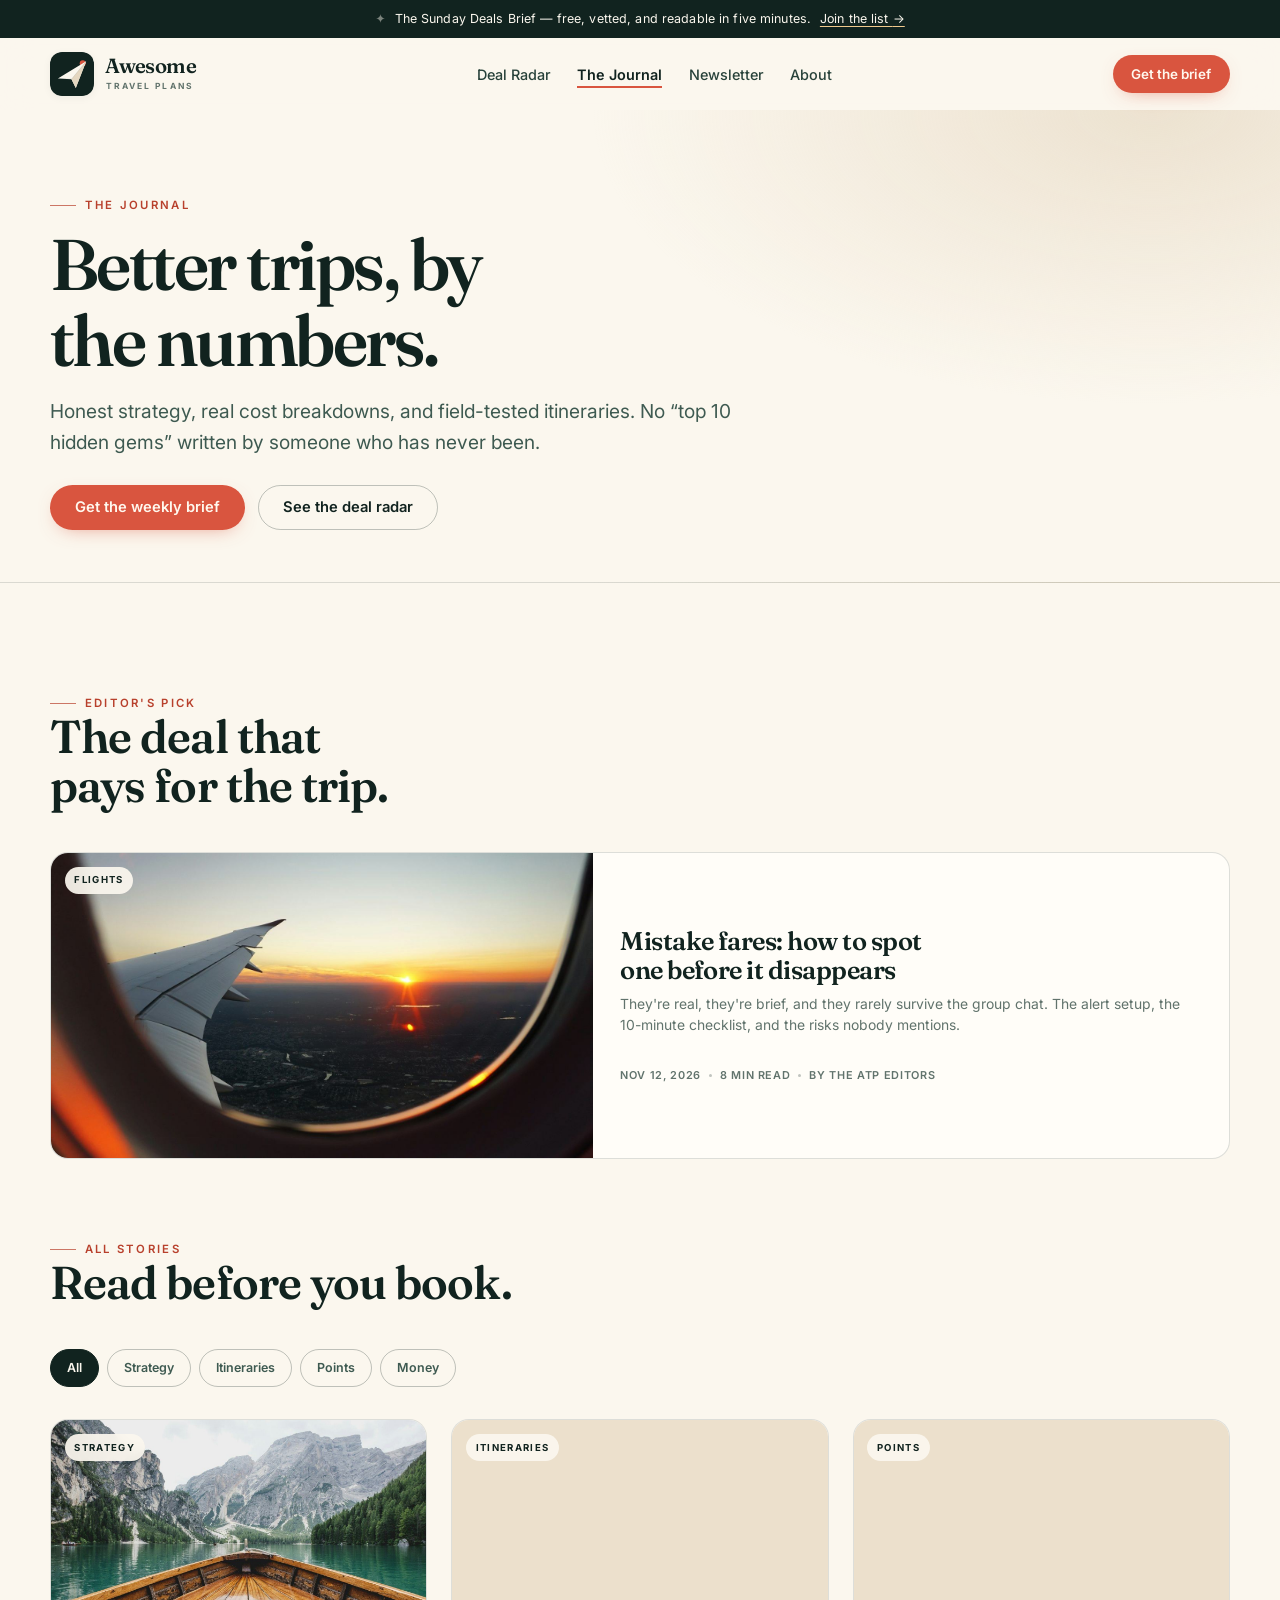
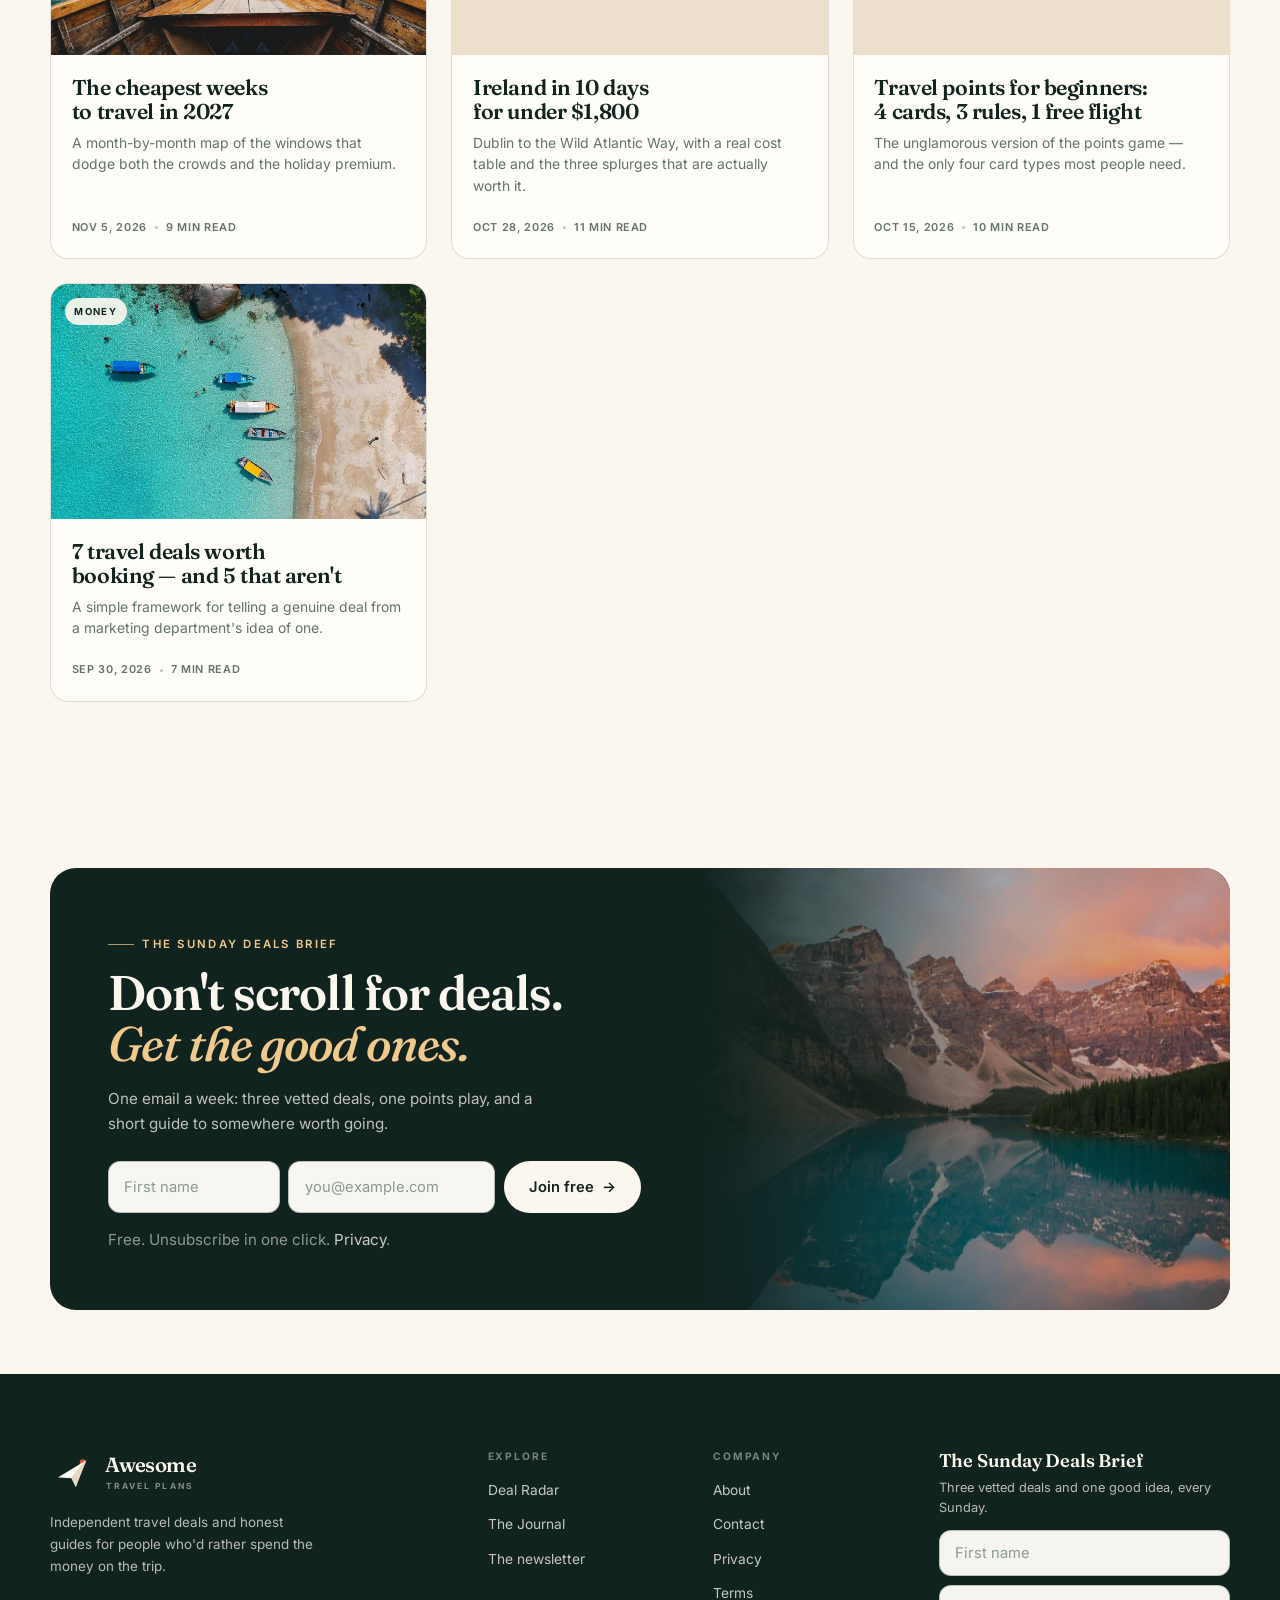
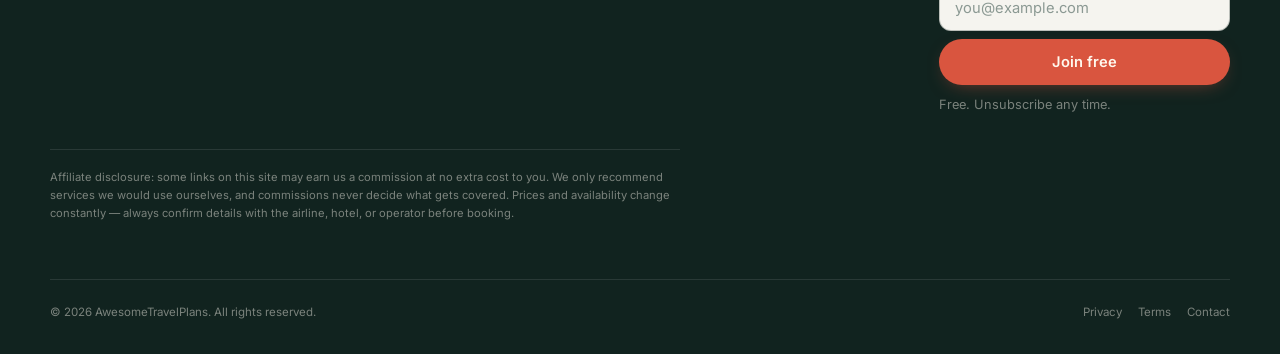
==== journal.html @ 9f5e819a "Launch AwesomeTravelPlans: static site, Journal, deals, newsletter" ====
<!doctype html>
<html lang="en">
<head>
<meta charset="utf-8">
<meta name="viewport" content="width=device-width, initial-scale=1">
<title>The Journal — AwesomeTravelPlans</title>
<meta name="description" content="Honest travel strategy, real cost breakdowns, and field-tested itineraries. Flight deals, shoulder seasons, points, and the trips worth taking.">
<link rel="canonical" href="https://awesometravelplans.com/journal.html">
<meta name="theme-color" content="#11231f">
<meta property="og:type" content="website">
<meta property="og:site_name" content="AwesomeTravelPlans">
<meta property="og:title" content="The Journal — AwesomeTravelPlans">
<meta property="og:description" content="Honest travel strategy, real cost breakdowns, and field-tested itineraries.">
<meta property="og:url" content="https://awesometravelplans.com/journal.html">
<meta property="og:image" content="https://awesometravelplans.com/assets/img/og-image.jpg">
<meta property="og:image:width" content="1200">
<meta property="og:image:height" content="630">
<meta name="twitter:card" content="summary_large_image">
<meta name="twitter:title" content="The Journal — AwesomeTravelPlans">
<meta name="twitter:description" content="Honest travel strategy, real cost breakdowns, and field-tested itineraries.">
<meta name="twitter:image" content="https://awesometravelplans.com/assets/img/og-image.jpg">
<link rel="icon" href="assets/img/favicon.svg" type="image/svg+xml">
<link rel="icon" href="assets/img/favicon-32.png" sizes="32x32" type="image/png">
<link rel="apple-touch-icon" href="assets/img/apple-touch-icon.png">
<link rel="preconnect" href="https://fonts.googleapis.com">
<link rel="preconnect" href="https://fonts.gstatic.com" crossorigin>
<link href="https://fonts.googleapis.com/css2?family=Fraunces:ital,opsz,wght@0,9..144,400..700;1,9..144,400..700&family=Inter:wght@400;500;600;700&display=swap" rel="stylesheet">
<link rel="stylesheet" href="assets/css/site.css">
<script>document.documentElement.classList.add('js');</script>
<script type="application/ld+json">
{"@context":"https://schema.org","@type":"Blog","@id":"https://awesometravelplans.com/journal.html#blog","name":"The AwesomeTravelPlans Journal","url":"https://awesometravelplans.com/journal.html","description":"Honest travel strategy, real cost breakdowns, and field-tested itineraries.","publisher":{"@type":"Organization","name":"AwesomeTravelPlans","url":"https://awesometravelplans.com/"},"blogPost":[{"@type":"BlogPosting","headline":"Mistake fares: how to spot one before it disappears","url":"https://awesometravelplans.com/journal/mistake-fares.html","datePublished":"2026-11-12"},{"@type":"BlogPosting","headline":"The cheapest weeks to travel in 2027","url":"https://awesometravelplans.com/journal/cheapest-weeks-2027.html","datePublished":"2026-11-05"},{"@type":"BlogPosting","headline":"Ireland in 10 days for under $1,800","url":"https://awesometravelplans.com/journal/ireland-under-1800.html","datePublished":"2026-10-28"},{"@type":"BlogPosting","headline":"Travel points for beginners: 4 cards, 3 rules, 1 free flight","url":"https://awesometravelplans.com/journal/points-for-beginners.html","datePublished":"2026-10-15"},{"@type":"BlogPosting","headline":"7 travel deals worth booking — and 5 that aren't","url":"https://awesometravelplans.com/journal/deals-worth-booking.html","datePublished":"2026-09-30"}]}
</script>
</head>
<body>
<a class="skip-link" href="#main">Skip to content</a>

<div class="topbar">
  <div class="wrap">
    <span class="dot" aria-hidden="true">✦</span>
    <span>The Sunday Deals Brief — free, vetted, and readable in five minutes.</span>
    <a href="newsletter.html">Join the list <span aria-hidden="true">→</span></a>
  </div>
</div>

<header class="site-header">
  <nav class="nav wrap" aria-label="Primary">
    <a class="brand" href="index.html" aria-label="AwesomeTravelPlans home">
      <img src="assets/img/mark.svg" alt="" width="44" height="44">
      <span class="brand-text"><span class="first">Awesome</span><span class="second">Travel Plans</span></span>
    </a>
    <ul class="nav-links" id="primary-nav">
      <li><a href="deals.html">Deal Radar</a></li>
      <li><a href="journal.html" aria-current="page">The Journal</a></li>
      <li><a href="newsletter.html">Newsletter</a></li>
      <li><a href="about.html">About</a></li>
    </ul>
    <div class="nav-actions">
      <a class="btn btn--sm" href="newsletter.html">Get the brief</a>
      <button class="nav-toggle" type="button" aria-expanded="false" aria-controls="primary-nav" aria-label="Toggle menu">
        <span class="bars" aria-hidden="true"><span></span><span></span><span></span></span>
      </button>
    </div>
  </nav>
</header>

<main id="main">

  <section class="page-hero">
    <div class="wrap">
      <span class="eyebrow">The Journal</span>
      <h1>Better trips, by the numbers.</h1>
      <p class="lede">Honest strategy, real cost breakdowns, and field-tested itineraries. No “top 10 hidden gems” written by someone who has never been.</p>
      <div class="hero-actions">
        <a class="btn" href="newsletter.html">Get the weekly brief</a>
        <a class="btn btn--ghost" href="deals.html">See the deal radar</a>
      </div>
    </div>
  </section>

  <section class="section">
    <div class="wrap">
      <div class="section-head reveal">
        <div>
          <span class="eyebrow">Editor's pick</span>
          <h2>The deal that pays for the trip.</h2>
        </div>
      </div>

      <a class="post-card post-card--wide reveal" href="journal/mistake-fares.html">
        <div class="thumb">
          <span class="chip">Flights</span>
          <img src="assets/img/plane-window.jpg" alt="Sunset seen through an airplane window" width="1400" height="788" loading="lazy" decoding="async">
        </div>
        <div class="body">
          <h3>Mistake fares: how to spot one before it disappears</h3>
          <p>They're real, they're brief, and they rarely survive the group chat. The alert setup, the 10-minute checklist, and the risks nobody mentions.</p>
          <div class="meta"><span>Nov 12, 2026</span><span class="sep"></span><span>8 min read</span><span class="sep"></span><span>By the ATP editors</span></div>
        </div>
      </a>

      <div class="section-head reveal" style="margin-top:4.5rem">
        <div>
          <span class="eyebrow">All stories</span>
          <h2>Read before you book.</h2>
        </div>
      </div>

      <div class="filters reveal" data-filter-group data-filter-target="#all-posts" aria-label="Filter stories by category">
        <button class="filter-btn" type="button" data-filter="all" aria-pressed="true">All</button>
        <button class="filter-btn" type="button" data-filter="strategy" aria-pressed="false">Strategy</button>
        <button class="filter-btn" type="button" data-filter="itineraries" aria-pressed="false">Itineraries</button>
        <button class="filter-btn" type="button" data-filter="points" aria-pressed="false">Points</button>
        <button class="filter-btn" type="button" data-filter="money" aria-pressed="false">Money</button>
      </div>

      <div class="card-grid" id="all-posts">
        <a class="post-card reveal" href="journal/cheapest-weeks-2027.html" data-category="strategy">
          <div class="thumb">
            <span class="chip">Strategy</span>
            <img src="assets/img/lake-braies.jpg" alt="A wooden boat on a still alpine lake" width="1400" height="934" loading="lazy" decoding="async">
          </div>
          <div class="body">
            <h3>The cheapest weeks to travel in 2027</h3>
            <p>A month-by-month map of the windows that dodge both the crowds and the holiday premium.</p>
            <div class="meta"><span>Nov 5, 2026</span><span class="sep"></span><span>9 min read</span></div>
          </div>
        </a>

        <a class="post-card reveal" href="journal/ireland-under-1800.html" data-category="itineraries">
          <div class="thumb">
            <span class="chip">Itineraries</span>
            <img src="assets/img/cliffs-moher.jpg" alt="The green cliffs of Moher dropping into the Atlantic" width="1400" height="933" loading="lazy" decoding="async">
          </div>
          <div class="body">
            <h3>Ireland in 10 days for under $1,800</h3>
            <p>Dublin to the Wild Atlantic Way, with a real cost table and the three splurges that are actually worth it.</p>
            <div class="meta"><span>Oct 28, 2026</span><span class="sep"></span><span>11 min read</span></div>
          </div>
        </a>

        <a class="post-card reveal" href="journal/points-for-beginners.html" data-category="points">
          <div class="thumb">
            <span class="chip">Points</span>
            <img src="assets/img/flatlay.jpg" alt="A travel journal, camera, and map laid out on a table" width="1400" height="1106" loading="lazy" decoding="async">
          </div>
          <div class="body">
            <h3>Travel points for beginners: 4 cards, 3 rules, 1 free flight</h3>
            <p>The unglamorous version of the points game — and the only four card types most people need.</p>
            <div class="meta"><span>Oct 15, 2026</span><span class="sep"></span><span>10 min read</span></div>
          </div>
        </a>

        <a class="post-card reveal" href="journal/deals-worth-booking.html" data-category="money">
          <div class="thumb">
            <span class="chip">Money</span>
            <img src="assets/img/resort-pool.jpg" alt="A resort pool overlooking the ocean" width="1400" height="1735" loading="lazy" decoding="async">
          </div>
          <div class="body">
            <h3>7 travel deals worth booking — and 5 that aren't</h3>
            <p>A simple framework for telling a genuine deal from a marketing department's idea of one.</p>
            <div class="meta"><span>Sep 30, 2026</span><span class="sep"></span><span>7 min read</span></div>
          </div>
        </a>
      </div>
    </div>
  </section>

  <section class="section section--tight">
    <div class="wrap">
      <div class="newsletter-band reveal">
        <div class="content">
          <span class="eyebrow eyebrow--light">The Sunday Deals Brief</span>
          <h2>Don't scroll for deals. <em>Get the good ones.</em></h2>
          <p>One email a week: three vetted deals, one points play, and a short guide to somewhere worth going.</p>
          <form class="signup" data-newsletter-form novalidate>
            <div class="signup-row">
              <div class="field">
                <label class="sr-only" for="journal-name">First name</label>
                <input id="journal-name" name="name" type="text" autocomplete="given-name" placeholder="First name" required>
              </div>
              <div class="field">
                <label class="sr-only" for="journal-email">Email address</label>
                <input id="journal-email" name="email" type="email" autocomplete="email" placeholder="you@example.com" required>
              </div>
              <button class="btn btn--light" type="submit">Join free <span aria-hidden="true">→</span></button>
            </div>
            <div class="hp" aria-hidden="true">
              <label for="journal-company">Company</label>
              <input id="journal-company" name="company" type="text" tabindex="-1" autocomplete="off">
            </div>
            <p class="form-note">Free. Unsubscribe in one click. <a href="privacy.html">Privacy</a>.</p>
            <p class="form-status" role="status" aria-live="polite"></p>
          </form>
        </div>
        <div class="media" aria-hidden="true">
          <img src="assets/img/moraine.jpg" alt="" width="1400" height="934" loading="lazy" decoding="async">
        </div>
      </div>
    </div>
  </section>

</main>

<footer class="site-footer">
  <div class="wrap">
    <div class="footer-grid">
      <div class="footer-brand">
        <a class="brand" href="index.html" aria-label="AwesomeTravelPlans home">
          <img src="assets/img/mark.svg" alt="" width="44" height="44">
          <span class="brand-text"><span class="first">Awesome</span><span class="second">Travel Plans</span></span>
        </a>
        <p>Independent travel deals and honest guides for people who'd rather spend the money on the trip.</p>
      </div>
      <div class="footer-col">
        <h4>Explore</h4>
        <ul>
          <li><a href="deals.html">Deal Radar</a></li>
          <li><a href="journal.html">The Journal</a></li>
          <li><a href="newsletter.html">The newsletter</a></li>
        </ul>
      </div>
      <div class="footer-col">
        <h4>Company</h4>
        <ul>
          <li><a href="about.html">About</a></li>
          <li><a href="contact.html">Contact</a></li>
          <li><a href="privacy.html">Privacy</a></li>
          <li><a href="terms.html">Terms</a></li>
        </ul>
      </div>
      <div class="footer-signup">
        <h4 style="font-family:var(--serif);font-size:1.15rem;letter-spacing:-.01em;text-transform:none;color:var(--paper);margin-bottom:.5rem">The Sunday Deals Brief</h4>
        <p>Three vetted deals and one good idea, every Sunday.</p>
        <form class="signup" data-newsletter-form novalidate>
          <div class="signup-row">
            <div class="field">
              <label class="sr-only" for="footer-name">First name</label>
              <input id="footer-name" name="name" type="text" autocomplete="given-name" placeholder="First name" required>
            </div>
            <div class="field">
              <label class="sr-only" for="footer-email">Email address</label>
              <input id="footer-email" name="email" type="email" autocomplete="email" placeholder="you@example.com" required>
            </div>
            <button class="btn" type="submit">Join free</button>
          </div>
          <div class="hp" aria-hidden="true">
            <label for="footer-company">Company</label>
            <input id="footer-company" name="company" type="text" tabindex="-1" autocomplete="off">
          </div>
          <p class="form-note">Free. Unsubscribe any time.</p>
          <p class="form-status" role="status" aria-live="polite"></p>
        </form>
      </div>
    </div>

    <p class="disclosure">Affiliate disclosure: some links on this site may earn us a commission at no extra cost to you. We only recommend services we would use ourselves, and commissions never decide what gets covered. Prices and availability change constantly — always confirm details with the airline, hotel, or operator before booking.</p>

    <div class="footer-bottom">
      <span>© <span data-year>2026</span> AwesomeTravelPlans. All rights reserved.</span>
      <nav aria-label="Footer">
        <a href="privacy.html">Privacy</a>
        <a href="terms.html">Terms</a>
        <a href="contact.html">Contact</a>
      </nav>
    </div>
  </div>
</footer>

<script src="assets/js/site.js" defer></script>
</body>
</html>
---- assets/css/site.css ----
/* ==========================================================================
   AwesomeTravelPlans.com — site styles
   Editorial travel brand: warm paper, deep green ink, coral accent.
   ========================================================================== */

/* ---------- Tokens ---------- */
:root{
  --ink:#11231f;
  --ink-2:#28423a;
  --ink-3:#3e5a51;
  --paper:#fbf7ee;
  --paper-2:#f4ecdd;
  --paper-3:#ece0cc;
  --sand:#e5d7c0;
  --coral:#d9553f;
  --coral-dark:#b8402c;
  --coral-soft:#f6d9d2;
  --teal:#0d5c56;
  --gold:#c49544;
  --gold-soft:#f0c98c;
  --muted:#61736c;
  --line:rgba(17,35,31,.14);
  --line-strong:rgba(17,35,31,.26);
  --white:#fffdf8;
  --shadow-sm:0 2px 8px rgba(17,35,31,.05);
  --shadow:0 18px 44px -24px rgba(17,35,31,.35);
  --shadow-lg:0 36px 80px -38px rgba(17,35,31,.5);
  --radius-sm:10px;
  --radius:18px;
  --radius-lg:26px;
  --serif:"Fraunces","Iowan Old Style",Georgia,"Times New Roman",serif;
  --sans:"Inter","Segoe UI",system-ui,-apple-system,sans-serif;
  --wrap:1180px;
  --ease:cubic-bezier(.2,.7,.2,1);
}

/* ---------- Reset ---------- */
*,*::before,*::after{box-sizing:border-box}
html{scroll-behavior:smooth;-webkit-text-size-adjust:100%}
body{
  margin:0;
  background:var(--paper);
  color:var(--ink);
  font-family:var(--sans);
  font-size:1rem;
  line-height:1.65;
  -webkit-font-smoothing:antialiased;
  text-rendering:optimizeLegibility;
  overflow-x:hidden;
}
h1,h2,h3,h4,h5{
  font-family:var(--serif);
  font-weight:600;
  line-height:1.06;
  letter-spacing:-.02em;
  margin:0;
  text-wrap:balance;
}
p{margin:0}
ul,ol{margin:0}
img,svg,video{display:block;max-width:100%}
[hidden]{display:none!important}
button,input,select,textarea{font:inherit;color:inherit}
button{cursor:pointer}
a{color:inherit;text-decoration-thickness:1px;text-underline-offset:3px}
a:hover{text-decoration-color:var(--coral)}
::selection{background:var(--gold-soft);color:var(--ink)}
:focus-visible{outline:3px solid var(--coral);outline-offset:3px;border-radius:4px}
[id]{scroll-margin-top:96px}

/* ---------- Layout helpers ---------- */
.wrap{width:min(var(--wrap),100% - 2.5rem);margin-inline:auto}
.wrap--narrow{width:min(820px,100% - 2.5rem);margin-inline:auto}
.wrap--mid{width:min(980px,100% - 2.5rem);margin-inline:auto}
.section{padding:clamp(4.5rem,8vw,7rem) 0}
.section--tight{padding:clamp(3rem,5vw,4.5rem) 0}
.section--paper2{background:var(--paper-2)}
.section--ink{background:var(--ink);color:var(--paper)}
.sr-only,.visually-hidden{
  position:absolute!important;width:1px!important;height:1px!important;
  padding:0!important;margin:-1px!important;overflow:hidden!important;
  clip:rect(0,0,0,0)!important;white-space:nowrap!important;border:0!important;
}
.skip-link{
  position:fixed;left:1rem;top:-100px;z-index:200;
  background:var(--ink);color:var(--paper);
  padding:.8rem 1.1rem;border-radius:8px;text-decoration:none;
  transition:top .2s var(--ease);
}
.skip-link:focus{top:1rem}

/* ---------- Type utilities ---------- */
.eyebrow{
  display:inline-flex;align-items:center;gap:.55rem;
  font-size:.71rem;font-weight:600;letter-spacing:.2em;text-transform:uppercase;
  color:var(--coral-dark);
}
.eyebrow::before{content:"";width:26px;height:1px;background:currentColor;opacity:.7}
.eyebrow--plain::before{display:none}
.eyebrow--light{color:var(--gold-soft)}
.lede{font-size:clamp(1.06rem,1.5vw,1.2rem);line-height:1.65;color:var(--ink-3)}
.muted{color:var(--muted)}
.small{font-size:.86rem}
.mono{font-family:ui-monospace,SFMono-Regular,Menlo,Consolas,monospace}
.center{text-align:center}
.mt-1{margin-top:.5rem}.mt-2{margin-top:1rem}.mt-3{margin-top:1.5rem}.mt-4{margin-top:2rem}
.section-head{display:flex;align-items:flex-end;justify-content:space-between;gap:2rem;margin-bottom:2.6rem}
.section-head h2{font-size:clamp(1.9rem,3.6vw,3rem);max-width:16ch}
.section-head p{margin-top:.8rem;max-width:52ch;color:var(--muted)}
.section-head .link-arrow{flex:none;margin-bottom:.35rem}
.link-arrow{
  display:inline-flex;align-items:center;gap:.45rem;
  font-size:.9rem;font-weight:600;text-decoration:none;
  border-bottom:1px solid var(--line-strong);padding-bottom:2px;
  transition:color .2s,border-color .2s;
}
.link-arrow span{transition:transform .25s var(--ease)}
.link-arrow:hover{color:var(--coral-dark);border-color:var(--coral)}
.link-arrow:hover span{transform:translateX(4px)}

/* ---------- Buttons ---------- */
.btn{
  --btn-bg:var(--coral);
  --btn-fg:#fff8ee;
  display:inline-flex;align-items:center;justify-content:center;gap:.55rem;
  background:var(--btn-bg);color:var(--btn-fg);
  border:1px solid transparent;border-radius:999px;
  padding:.82rem 1.5rem;font-size:.92rem;font-weight:600;line-height:1.2;
  text-decoration:none;white-space:nowrap;
  transition:background .2s var(--ease),transform .2s var(--ease),box-shadow .2s var(--ease);
  box-shadow:0 6px 20px -10px rgba(216,85,63,.7);
}
.btn:hover{background:var(--coral-dark);transform:translateY(-1px);box-shadow:0 12px 24px -12px rgba(184,64,44,.8)}
.btn:active{transform:translateY(0)}
.btn--dark{--btn-bg:var(--ink);--btn-fg:var(--paper);box-shadow:0 6px 20px -12px rgba(17,35,31,.8)}
.btn--dark:hover{background:var(--ink-2)}
.btn--ghost{
  --btn-bg:transparent;--btn-fg:var(--ink);
  border-color:var(--line-strong);box-shadow:none;
}
.btn--ghost:hover{background:var(--paper-3);color:var(--ink);border-color:var(--ink)}
.btn--light{--btn-bg:var(--paper);--btn-fg:var(--ink);box-shadow:none}
.btn--light:hover{background:var(--gold-soft)}
.btn--sm{padding:.62rem 1.1rem;font-size:.84rem}
.btn[disabled]{opacity:.65;cursor:wait;transform:none}

/* ---------- Top bar + header ---------- */
.topbar{
  background:var(--ink);color:var(--paper);
  font-size:.78rem;letter-spacing:.01em;
}
.topbar .wrap{
  display:flex;align-items:center;justify-content:center;gap:.55rem;
  min-height:38px;padding-block:.4rem;text-align:center;
}
.topbar strong{font-weight:600;color:var(--gold-soft)}
.topbar a{color:var(--paper);text-decoration-color:var(--gold-soft)}
.topbar .dot{opacity:.45}

.site-header{
  position:sticky;top:0;z-index:80;
  background:rgba(251,247,238,.9);
  border-bottom:1px solid transparent;
  backdrop-filter:blur(16px);-webkit-backdrop-filter:blur(16px);
  transition:border-color .25s,box-shadow .25s,background .25s;
}
.site-header.is-scrolled{border-bottom-color:var(--line);box-shadow:0 8px 24px -22px rgba(17,35,31,.6)}
.nav{display:flex;align-items:center;justify-content:space-between;gap:1.5rem;padding-block:.85rem}
.brand{display:flex;align-items:center;gap:.7rem;text-decoration:none;flex:none}
.brand img{width:44px;height:44px;border-radius:12px;box-shadow:var(--shadow-sm)}
.brand-text{display:flex;flex-direction:column;line-height:1}
.brand-text .first{font-family:var(--serif);font-size:1.28rem;font-weight:600;letter-spacing:-.03em}
.brand-text .second{
  font-size:.53rem;font-weight:700;letter-spacing:.24em;text-transform:uppercase;
  color:var(--muted);margin-top:.36rem;padding-left:1px;
}
.nav-links{display:flex;align-items:center;gap:1.65rem;list-style:none;padding:0}
.nav-links a{
  font-size:.9rem;font-weight:500;text-decoration:none;color:var(--ink-2);
  position:relative;padding-block:.35rem;
}
.nav-links a::after{
  content:"";position:absolute;left:0;right:100%;bottom:0;height:2px;
  background:var(--coral);transition:right .25s var(--ease);
}
.nav-links a:hover::after,.nav-links a[aria-current="page"]::after{right:0}
.nav-links a[aria-current="page"]{color:var(--ink);font-weight:600}
.nav-actions{display:flex;align-items:center;gap:.7rem;flex:none}
.nav-toggle{
  display:none;width:44px;height:44px;align-items:center;justify-content:center;
  background:transparent;border:1px solid var(--line-strong);border-radius:12px;
}
.nav-toggle .bars{position:relative;width:20px;height:14px}
.nav-toggle .bars span{
  position:absolute;left:0;right:0;height:2px;background:var(--ink);
  border-radius:2px;transition:transform .25s,opacity .2s,top .25s;
}
.nav-toggle .bars span:nth-child(1){top:0}
.nav-toggle .bars span:nth-child(2){top:6px}
.nav-toggle .bars span:nth-child(3){top:12px}
.nav-toggle[aria-expanded="true"] .bars span:nth-child(1){top:6px;transform:rotate(45deg)}
.nav-toggle[aria-expanded="true"] .bars span:nth-child(2){opacity:0}
.nav-toggle[aria-expanded="true"] .bars span:nth-child(3){top:6px;transform:rotate(-45deg)}

/* ---------- Hero ---------- */
.hero{
  position:relative;overflow:hidden;
  padding:clamp(2.2rem,4.5vw,4.2rem) 0 clamp(3.2rem,6vw,5.5rem);
  background:
    radial-gradient(1000px 520px at 82% 0%,rgba(229,215,192,.6),transparent 65%),
    radial-gradient(700px 420px at 0% 30%,rgba(246,217,210,.45),transparent 70%),
    var(--paper);
}
.hero::before{
  content:"";position:absolute;inset:0;pointer-events:none;opacity:.5;
  background-image:radial-gradient(rgba(17,35,31,.16) .7px,transparent .7px);
  background-size:22px 22px;
  -webkit-mask-image:linear-gradient(100deg,#000 0%,transparent 42%);
  mask-image:linear-gradient(100deg,#000 0%,transparent 42%);
}
.hero-grid{
  position:relative;display:grid;grid-template-columns:1.02fr .98fr;
  gap:clamp(2rem,5vw,4.5rem);align-items:center;
}
.hero-copy{max-width:620px}
.hero h1{
  font-size:clamp(2.9rem,6.2vw,5.4rem);
  letter-spacing:-.035em;margin:.85rem 0 0;
}
.hero h1 em{
  font-style:italic;font-weight:500;color:var(--coral);
  position:relative;white-space:nowrap;isolation:isolate;
}
.hero h1 em::after{
  content:"";position:absolute;left:0;right:0;bottom:.06em;height:.09em;
  background:var(--gold-soft);z-index:-1;border-radius:99px;
}
.hero .lede{margin-top:1.5rem;max-width:48ch}
.hero .signup{margin-top:1.7rem}
.hero-meta{
  display:flex;flex-wrap:wrap;align-items:center;gap:.55rem 1.2rem;
  margin-top:1.25rem;font-size:.82rem;color:var(--muted);
}
.hero-meta span{display:inline-flex;align-items:center;gap:.4rem}
.hero-meta svg{width:15px;height:15px;color:var(--teal)}
.hero-proof{
  display:flex;align-items:center;gap:.8rem;margin-top:1.6rem;
  padding-top:1.35rem;border-top:1px solid var(--line);
  font-size:.82rem;color:var(--muted);max-width:440px;
}
.hero-proof .faces{display:flex;flex:none}
.hero-proof .icon{
  flex:none;width:38px;height:38px;border-radius:50%;background:var(--paper-3);
  display:grid;place-items:center;color:var(--teal);
}
.hero-proof .icon svg{width:19px;height:19px}
.hero-proof .faces span{
  width:30px;height:30px;border-radius:50%;border:2px solid var(--paper);
  margin-left:-8px;background:var(--sand);
  display:grid;place-items:center;font-size:.62rem;font-weight:700;color:var(--ink-2);
}
.hero-proof .faces span:first-child{margin-left:0}
.hero-proof strong{color:var(--ink);font-weight:600}

.hero-visual{position:relative;padding:0 0 1.2rem 1.2rem;isolation:isolate}
.hero-photo{
  position:relative;border-radius:var(--radius-lg);overflow:hidden;
  aspect-ratio:4/4.7;box-shadow:var(--shadow-lg);
  background:var(--paper-3);
}
.hero-photo img{width:100%;height:100%;object-fit:cover}
.hero-photo::after{
  content:"";position:absolute;inset:0;
  background:linear-gradient(180deg,rgba(17,35,31,0) 55%,rgba(17,35,31,.28));
}
.hero-visual::before{
  content:"";position:absolute;inset:1.8rem 1.2rem 0 0;border:1px solid var(--gold);
  border-radius:var(--radius-lg);z-index:-1;
}
.deal-float{
  position:absolute;left:-.4rem;bottom:3.4rem;z-index:2;
  width:min(280px,78%);
  background:var(--white);border:1px solid var(--line);border-radius:16px;
  padding:1rem 1.1rem;box-shadow:var(--shadow);
  transform:rotate(-2deg);
}
.deal-float .route{
  display:flex;align-items:center;gap:.45rem;
  font-family:var(--serif);font-size:1.28rem;font-weight:600;letter-spacing:-.02em;
}
.deal-float .route svg{width:18px;height:18px;color:var(--coral);flex:none}
.deal-float .price-row{display:flex;align-items:baseline;justify-content:space-between;gap:.5rem;margin-top:.35rem}
.deal-float .price{font-family:var(--serif);font-size:1.7rem;font-weight:600;line-height:1}
.deal-float .price small{font-family:var(--sans);font-size:.66rem;font-weight:500;color:var(--muted);letter-spacing:.02em}
.deal-float .label{
  font-size:.6rem;font-weight:700;letter-spacing:.16em;text-transform:uppercase;
  color:var(--teal);
}
.deal-float .stamp-line{
  margin-top:.7rem;padding-top:.6rem;border-top:1px dashed var(--line-strong);
  font-size:.68rem;color:var(--muted);display:flex;align-items:center;gap:.35rem;
}
.deal-float .stamp-line svg{width:12px;height:12px;color:var(--teal)}
.stamp{
  position:absolute;top:-1.1rem;right:-.4rem;z-index:2;
  width:104px;height:104px;border-radius:50%;
  display:grid;place-items:center;text-align:center;
  background:var(--coral);color:#fff8ee;
  font-size:.56rem;font-weight:700;letter-spacing:.14em;text-transform:uppercase;line-height:1.35;
  box-shadow:0 12px 30px -12px rgba(184,64,44,.7);
  transform:rotate(8deg);
}
.stamp::before{content:"";position:absolute;inset:6px;border:1px dashed rgba(255,248,238,.55);border-radius:50%}
.stamp b{display:block;font-family:var(--serif);font-size:1.5rem;letter-spacing:0;line-height:1;font-weight:600}

/* ---------- Ticker ---------- */
.ticker{
  background:var(--ink);color:var(--paper);overflow:hidden;
  border-block:1px solid rgba(255,255,255,.08);
}
.ticker-inner{display:flex;width:max-content;animation:ticker 44s linear infinite}
.ticker:hover .ticker-inner{animation-play-state:paused}
.ticker-group{display:flex;align-items:center;flex:none}
.ticker-item{
  display:inline-flex;align-items:center;gap:1.1rem;
  padding:.8rem 1.4rem;font-size:.7rem;font-weight:600;letter-spacing:.18em;text-transform:uppercase;
  white-space:nowrap;color:rgba(251,247,238,.82);
}
.ticker-item::after{content:"✦";color:var(--gold);font-size:.75rem;letter-spacing:0}
@keyframes ticker{to{transform:translateX(-50%)}}

/* ---------- Signup forms ---------- */
.signup{width:100%;max-width:560px}
.signup-row{display:grid;grid-template-columns:1fr 1.2fr auto;gap:.55rem;align-items:stretch}
.field{position:relative;min-width:0}
.field input{
  width:100%;height:100%;min-height:52px;
  background:var(--white);border:1px solid var(--line-strong);border-radius:12px;
  padding:.75rem .95rem;font-size:.92rem;
  transition:border-color .2s,box-shadow .2s,background .2s;
}
.field input::placeholder{color:#8b9993}
.field input:hover{border-color:var(--ink-3)}
.field input:focus{outline:none;border-color:var(--teal);box-shadow:0 0 0 3px rgba(13,92,86,.16)}
.field input[aria-invalid="true"]{border-color:var(--coral);box-shadow:0 0 0 3px rgba(217,85,63,.14)}
.signup .btn{min-height:52px}
.signup .hp{position:absolute!important;left:-9999px!important;width:1px;height:1px;overflow:hidden}
.form-note{font-size:.74rem;color:var(--muted);margin-top:.6rem;line-height:1.5}
.form-note a{text-decoration-color:var(--line-strong)}
.form-status{font-size:.8rem;margin-top:.5rem;min-height:0;color:var(--coral-dark);font-weight:500}
.form-status:empty{display:none}
.signup-success{
  display:flex;align-items:flex-start;gap:.85rem;
  background:#eef3e9;border:1px solid #c9d8c1;border-radius:14px;
  padding:1rem 1.1rem;color:var(--ink);
}
.signup-success .check{
  flex:none;width:34px;height:34px;border-radius:50%;
  background:var(--teal);color:#fff;display:grid;place-items:center;font-size:1rem;
}
.signup-success strong{display:block;font-size:.98rem}
.signup-success p{font-size:.8rem;color:var(--ink-3);margin-top:.15rem;line-height:1.5}
.signup--stack .signup-row{grid-template-columns:1fr}
.signup--inline{max-width:none}
.signup--inline .signup-row{grid-template-columns:1fr 1.15fr auto}

/* ---------- Journal cards ---------- */
.card-grid{display:grid;grid-template-columns:repeat(3,1fr);gap:1.5rem}
.post-card{
  display:flex;flex-direction:column;background:var(--white);
  border:1px solid var(--line);border-radius:var(--radius);overflow:hidden;
  text-decoration:none;position:relative;
  transition:transform .3s var(--ease),box-shadow .3s var(--ease),border-color .3s;
}
.post-card:hover{transform:translateY(-4px);box-shadow:var(--shadow);border-color:var(--line-strong)}
.post-card .thumb{aspect-ratio:16/10;overflow:hidden;background:var(--paper-3);position:relative}
.post-card .thumb img{width:100%;height:100%;object-fit:cover;transition:transform .7s var(--ease)}
.post-card:hover .thumb img{transform:scale(1.045)}
.post-card .chip{
  position:absolute;left:.85rem;top:.85rem;z-index:2;
  background:rgba(251,247,238,.93);backdrop-filter:blur(6px);
  color:var(--ink);font-size:.6rem;font-weight:700;letter-spacing:.14em;text-transform:uppercase;
  padding:.35rem .6rem;border-radius:99px;
}
.post-card .body{padding:1.25rem 1.3rem 1.35rem;display:flex;flex-direction:column;flex:1;gap:.55rem}
.post-card h3{font-size:1.34rem;line-height:1.14;letter-spacing:-.02em}
.post-card p{font-size:.87rem;color:var(--muted);line-height:1.55}
.post-card .meta{
  margin-top:auto;padding-top:.8rem;display:flex;align-items:center;gap:.5rem;
  font-size:.68rem;letter-spacing:.06em;text-transform:uppercase;color:var(--muted);font-weight:600;
}
.post-card .meta .sep{width:3px;height:3px;border-radius:50%;background:var(--line-strong)}
.post-card--featured{grid-row:span 2}
.post-card--featured .thumb{aspect-ratio:16/12}
.post-card--featured h3{font-size:clamp(1.6rem,2.6vw,2.15rem)}
.post-card--featured p{font-size:.95rem}
.post-card--wide{grid-column:span 2;flex-direction:row}
.post-card--wide .thumb{width:46%;aspect-ratio:auto;flex:none}
.post-card--wide .body{justify-content:center;padding:1.6rem 1.7rem}
.post-card--wide h3{font-size:1.6rem}
.post-card--wide .meta{margin-top:.5rem}

/* ---------- Deal cards ---------- */
.deal-grid{display:grid;grid-template-columns:repeat(3,1fr);gap:1.3rem}
.deal-card{
  background:var(--white);border:1px solid var(--line);border-radius:var(--radius);
  padding:1.35rem;display:flex;flex-direction:column;gap:.85rem;
  transition:transform .3s var(--ease),box-shadow .3s var(--ease),border-color .3s;
}
.deal-card:hover{transform:translateY(-3px);box-shadow:var(--shadow);border-color:var(--line-strong)}
.deal-card .top{display:flex;align-items:center;justify-content:space-between;gap:.75rem}
.deal-card .type{
  font-size:.6rem;font-weight:700;letter-spacing:.16em;text-transform:uppercase;
  color:var(--teal);
}
.deal-card .badge{
  font-size:.58rem;font-weight:700;letter-spacing:.1em;text-transform:uppercase;
  background:var(--coral-soft);color:var(--coral-dark);
  padding:.3rem .55rem;border-radius:99px;white-space:nowrap;
}
.deal-card .route{
  font-family:var(--serif);font-size:1.55rem;font-weight:600;letter-spacing:-.02em;line-height:1.1;
  display:flex;align-items:center;gap:.5rem;flex-wrap:wrap;
}
.deal-card .route .arrow{color:var(--coral);font-size:1.1rem}
.deal-card .place{font-size:.85rem;color:var(--muted);margin-top:-.35rem}
.deal-card .figures{
  display:flex;align-items:flex-end;justify-content:space-between;gap:1rem;
  padding:.8rem 0;border-block:1px dashed var(--line);
}
.deal-card .amount{font-family:var(--serif);font-size:1.9rem;font-weight:600;line-height:1}
.deal-card .amount small{display:block;font-family:var(--sans);font-size:.64rem;color:var(--muted);font-weight:500;letter-spacing:.02em;margin-top:.25rem}
.deal-card .when{text-align:right;font-size:.7rem;color:var(--muted);line-height:1.45}
.deal-card .when b{display:block;color:var(--ink);font-weight:600;font-size:.76rem}
.deal-card .why{font-size:.82rem;color:var(--ink-3);line-height:1.55}
.deal-card .foot{margin-top:auto;padding-top:.2rem}
.deal-card .foot a{
  display:inline-flex;align-items:center;gap:.4rem;font-size:.8rem;font-weight:600;
  text-decoration:none;color:var(--coral-dark);
}
.deal-card .foot a span{transition:transform .2s var(--ease)}
.deal-card .foot a:hover span{transform:translateX(3px)}
.deal-disclaimer{
  font-size:.76rem;color:var(--muted);line-height:1.6;
  border-left:2px solid var(--gold);padding-left:.9rem;margin-top:2rem;max-width:70ch;
}

/* ---------- Steps / value props ---------- */
.steps{display:grid;grid-template-columns:repeat(3,1fr);gap:2rem;counter-reset:step}
.step{position:relative;padding-top:1.5rem;border-top:1px solid var(--line)}
.step::before{
  counter-increment:step;content:"0" counter(step);
  font-family:var(--serif);font-size:.95rem;font-weight:600;color:var(--coral);
  display:block;margin-bottom:.5rem;letter-spacing:.08em;
}
.step h3{font-size:1.3rem;margin-bottom:.5rem}
.step p{font-size:.88rem;color:var(--muted);line-height:1.6}
.value-strip{
  display:grid;grid-template-columns:repeat(4,1fr);gap:0;
  border-block:1px solid var(--line);
}
.value-strip .item{
  padding:1.6rem 1.5rem;border-left:1px solid var(--line);
  display:flex;flex-direction:column;gap:.35rem;
}
.value-strip .item:first-child{border-left:0;padding-left:0}
.value-strip .k{font-family:var(--serif);font-size:1.15rem;font-weight:600;letter-spacing:-.01em}
.value-strip .v{font-size:.78rem;color:var(--muted);line-height:1.5}

/* ---------- Newsletter band ---------- */
.newsletter-band{
  position:relative;background:var(--ink);color:var(--paper);
  border-radius:var(--radius-lg);overflow:hidden;
  display:grid;grid-template-columns:1.1fr .9fr;
  isolation:isolate;
}
.newsletter-band .content{padding:clamp(2rem,4.5vw,3.7rem);position:relative;z-index:2}
.newsletter-band h2{font-size:clamp(2rem,3.8vw,3.1rem);margin-top:.8rem}
.newsletter-band h2 em{color:var(--gold-soft);font-style:italic;font-weight:500}
.newsletter-band p{color:rgba(251,247,238,.75);margin-top:1rem;max-width:44ch;font-size:.95rem}
.newsletter-band .signup{margin-top:1.6rem}
.newsletter-band .field input{background:rgba(255,253,248,.97);color:var(--ink)}
.newsletter-band .form-note{color:rgba(251,247,238,.55)}
.newsletter-band .form-note a{color:rgba(251,247,238,.8)}
.newsletter-band .form-status{color:var(--gold-soft)}
.newsletter-band .media{position:relative;min-height:320px}
.newsletter-band .media img{position:absolute;inset:0;width:100%;height:100%;object-fit:cover}
.newsletter-band .media::after{
  content:"";position:absolute;inset:0;
  background:linear-gradient(90deg,var(--ink) 0%,rgba(17,35,31,.25) 55%,rgba(17,35,31,.1));
}
.newsletter-band .perks{display:flex;flex-wrap:wrap;gap:.45rem .9rem;margin-top:1.2rem;font-size:.75rem;color:rgba(251,247,238,.7)}
.newsletter-band .perks span{display:inline-flex;align-items:center;gap:.35rem}
.newsletter-band .perks svg{width:13px;height:13px;color:var(--gold-soft)}

/* ---------- FAQ ---------- */
.faq{max-width:820px;margin-inline:auto}
.faq details{border-bottom:1px solid var(--line)}
.faq summary{
  display:flex;align-items:center;justify-content:space-between;gap:1.5rem;
  padding:1.15rem 0;cursor:pointer;list-style:none;
  font-family:var(--serif);font-size:1.16rem;font-weight:600;letter-spacing:-.01em;
}
.faq summary::-webkit-details-marker{display:none}
.faq summary .plus{
  flex:none;width:26px;height:26px;border-radius:50%;border:1px solid var(--line-strong);
  display:grid;place-items:center;position:relative;transition:background .2s,border-color .2s;
}
.faq summary .plus::before,.faq summary .plus::after{
  content:"";position:absolute;background:var(--ink);transition:transform .25s var(--ease);
}
.faq summary .plus::before{width:10px;height:1.5px}
.faq summary .plus::after{width:1.5px;height:10px}
.faq details[open] summary .plus{background:var(--ink);border-color:var(--ink)}
.faq details[open] summary .plus::before,.faq details[open] summary .plus::after{background:var(--paper)}
.faq details[open] summary .plus::after{transform:rotate(90deg)}
.faq .answer{padding:0 0 1.3rem;font-size:.92rem;color:var(--ink-3);max-width:66ch}
.faq .answer p+p{margin-top:.7rem}

/* ---------- Page hero ---------- */
.page-hero{
  position:relative;padding:clamp(3.2rem,6vw,5.5rem) 0 clamp(2.6rem,4vw,4rem);
  background:
    radial-gradient(800px 420px at 90% 0%,rgba(229,215,192,.65),transparent 70%),
    var(--paper);
  border-bottom:1px solid var(--line);
}
.page-hero h1{font-size:clamp(2.6rem,5.6vw,4.6rem);letter-spacing:-.035em;margin-top:.7rem;max-width:18ch}
.page-hero .lede{margin-top:1.1rem;max-width:58ch}
.page-hero .hero-actions{display:flex;flex-wrap:wrap;gap:.8rem;margin-top:1.6rem}
.page-hero--split{display:grid;grid-template-columns:1.1fr .9fr;gap:3rem;align-items:center}

/* ---------- Filters ---------- */
.filters{display:flex;flex-wrap:wrap;gap:.5rem;margin:0 0 2rem}
.filter-btn{
  border:1px solid var(--line-strong);background:transparent;border-radius:99px;
  padding:.48rem 1rem;font-size:.78rem;font-weight:600;color:var(--ink-3);
  transition:background .2s,color .2s,border-color .2s;
}
.filter-btn:hover{background:var(--paper-3);color:var(--ink)}
.filter-btn[aria-pressed="true"]{background:var(--ink);border-color:var(--ink);color:var(--paper)}

/* ---------- Prose / article ---------- */
.article-hero{padding:clamp(3rem,5vw,4.5rem) 0 0}
.article-head{max-width:850px;margin-inline:auto;text-align:center}
.article-head .chip-row{display:flex;justify-content:center;flex-wrap:wrap;gap:.6rem;margin-bottom:1.2rem}
.chip{
  display:inline-block;font-size:.62rem;font-weight:700;letter-spacing:.14em;text-transform:uppercase;
  background:var(--paper-3);color:var(--ink-2);padding:.38rem .7rem;border-radius:99px;text-decoration:none;
}
.chip--coral{background:var(--coral-soft);color:var(--coral-dark)}
.article-head h1{font-size:clamp(2.3rem,5vw,4rem);letter-spacing:-.035em}
.article-head .lede{margin-top:1.1rem;font-size:clamp(1.05rem,1.6vw,1.22rem)}
.byline{
  display:flex;align-items:center;justify-content:center;flex-wrap:wrap;gap:.5rem 1rem;
  margin-top:1.4rem;font-size:.78rem;color:var(--muted);
}
.byline .avatar{
  width:32px;height:32px;border-radius:50%;background:var(--ink);color:var(--paper);
  display:grid;place-items:center;font-family:var(--serif);font-size:.8rem;font-weight:600;
}
.byline .sep{width:4px;height:4px;border-radius:50%;background:var(--line-strong)}
.article-photo{
  max-width:1080px;margin:2.5rem auto 0;border-radius:var(--radius-lg);overflow:hidden;
  aspect-ratio:16/8.5;box-shadow:var(--shadow);
}
.article-photo img{width:100%;height:100%;object-fit:cover}
.article-photo .credit{
  display:block;text-align:right;font-size:.65rem;color:var(--muted);
  padding:.4rem .2rem 0;
}
.article-body{
  max-width:720px;margin:clamp(2.4rem,5vw,4rem) auto 0;
  font-size:1.04rem;line-height:1.78;color:var(--ink-2);
}
.article-body > *+*{margin-top:1.25em}
.article-body h2{font-size:clamp(1.6rem,3vw,2.15rem);margin-top:2.3em;color:var(--ink);letter-spacing:-.025em}
.article-body h3{font-size:1.28rem;margin-top:1.8em;color:var(--ink)}
.article-body p{color:var(--ink-2)}
.article-body a{color:var(--teal);text-decoration-color:rgba(13,92,86,.35)}
.article-body a:hover{color:var(--coral-dark)}
.article-body strong{color:var(--ink);font-weight:600}
.article-body ul,.article-body ol{padding-left:1.3em}
.article-body li+li{margin-top:.45em}
.article-body li::marker{color:var(--coral)}
.article-body blockquote{
  margin:2em 0;padding:1.4rem 1.6rem;border-left:3px solid var(--coral);
  background:var(--paper-2);border-radius:0 var(--radius-sm) var(--radius-sm) 0;
  font-family:var(--serif);font-size:1.25rem;line-height:1.45;color:var(--ink);
}
.article-body blockquote p{color:var(--ink)}
.article-body blockquote cite{display:block;margin-top:.6rem;font-family:var(--sans);font-size:.72rem;font-style:normal;letter-spacing:.08em;text-transform:uppercase;color:var(--muted)}
.callout{
  background:var(--white);border:1px solid var(--line);border-left:4px solid var(--gold);
  border-radius:var(--radius-sm);padding:1.15rem 1.3rem;margin:1.8em 0;
}
.callout .label{
  font-size:.64rem;font-weight:700;letter-spacing:.16em;text-transform:uppercase;color:var(--gold);
  display:block;margin-bottom:.35rem;
}
.callout p{font-size:.92rem;line-height:1.65;color:var(--ink-3)}
.callout ul{margin-top:.5rem;font-size:.92rem}
.callout--coral{border-left-color:var(--coral)}
.callout--coral .label{color:var(--coral-dark)}
.table-wrap{overflow-x:auto;margin:1.8em 0;border:1px solid var(--line);border-radius:var(--radius-sm);background:var(--white)}
table{border-collapse:collapse;width:100%;font-size:.88rem}
th,td{padding:.8rem .9rem;text-align:left;vertical-align:top;border-bottom:1px solid var(--line)}
th{background:var(--paper-2);font-size:.66rem;font-weight:700;letter-spacing:.1em;text-transform:uppercase;color:var(--ink-3);white-space:nowrap}
tr:last-child td{border-bottom:0}
td strong{color:var(--ink)}
.toc{
  background:var(--paper-2);border-radius:var(--radius-sm);padding:1.2rem 1.4rem;margin:0 0 2em;
  font-size:.86rem;
}
.toc .label{font-size:.64rem;font-weight:700;letter-spacing:.16em;text-transform:uppercase;color:var(--muted);display:block;margin-bottom:.5rem}
.toc ol{padding-left:1.1em;margin:0}
.toc li+li{margin-top:.2rem}
.toc a{text-decoration:none;color:var(--ink-2)}
.toc a:hover{color:var(--coral-dark);text-decoration:underline}
.article-end{
  max-width:720px;margin:2.5rem auto 0;padding-top:1.8rem;border-top:1px solid var(--line);
  display:flex;align-items:center;justify-content:space-between;gap:1.5rem;flex-wrap:wrap;
  font-size:.84rem;color:var(--muted);
}
.article-end .share{display:flex;gap:.5rem;align-items:center}
.article-end .share a{
  width:36px;height:36px;border-radius:50%;border:1px solid var(--line-strong);
  display:grid;place-items:center;text-decoration:none;color:var(--ink-2);
  transition:background .2s,color .2s;
}
.article-end .share a:hover{background:var(--ink);color:var(--paper)}
.author-box{
  max-width:720px;margin:2.4rem auto 0;display:flex;gap:1rem;align-items:flex-start;
  background:var(--paper-2);border-radius:var(--radius);padding:1.4rem 1.5rem;
}
.author-box .avatar{
  flex:none;width:52px;height:52px;border-radius:50%;background:var(--ink);color:var(--paper);
  display:grid;place-items:center;font-family:var(--serif);font-size:1.2rem;font-weight:600;
}
.author-box strong{font-family:var(--serif);font-size:1.12rem;display:block}
.author-box p{font-size:.82rem;color:var(--muted);margin-top:.25rem;line-height:1.55}
.article-cta{max-width:820px;margin:3rem auto 0}
.read-progress{
  position:fixed;top:0;left:0;height:3px;width:0;background:var(--coral);
  z-index:120;transition:width .1s linear;
}

/* ---------- Newsletter page ---------- */
.newsletter-layout{display:grid;grid-template-columns:1.05fr .95fr;gap:clamp(2rem,5vw,4rem);align-items:start}
.issue-card{
  background:var(--white);border:1px solid var(--line);border-radius:var(--radius);
  padding:clamp(1.4rem,3vw,2rem);box-shadow:var(--shadow-sm);
}
.issue-card .issue-top{
  display:flex;align-items:center;justify-content:space-between;gap:1rem;
  padding-bottom:.9rem;border-bottom:1px solid var(--line);margin-bottom:1rem;
  font-size:.62rem;font-weight:700;letter-spacing:.16em;text-transform:uppercase;color:var(--muted);
}
.issue-card h3{font-size:1.5rem;margin-bottom:.8rem}
.issue-card ul{list-style:none;padding:0;display:grid;gap:.75rem}
.issue-card li{display:flex;gap:.7rem;font-size:.86rem;line-height:1.55;color:var(--ink-3)}
.issue-card li .n{
  flex:none;width:22px;height:22px;border-radius:50%;background:var(--paper-3);
  display:grid;place-items:center;font-size:.64rem;font-weight:700;color:var(--ink-2);
}
.issue-card li strong{color:var(--ink)}
.form-panel{
  background:var(--ink);color:var(--paper);border-radius:var(--radius-lg);
  padding:clamp(1.6rem,3.5vw,2.4rem);position:sticky;top:96px;
}
.form-panel h2{font-size:clamp(1.7rem,3vw,2.3rem);margin-top:.7rem}
.form-panel p{color:rgba(251,247,238,.72);font-size:.9rem;margin-top:.7rem}
.form-panel .signup{margin-top:1.4rem;max-width:none}
.form-panel .signup-row{grid-template-columns:1fr}
.form-panel .field input{background:rgba(255,253,248,.97);color:var(--ink)}
.form-panel .form-note{color:rgba(251,247,238,.55)}
.form-panel .form-note a{color:rgba(251,247,238,.8)}
.form-panel .form-status{color:var(--gold-soft)}
.mini-proof{
  display:flex;align-items:center;gap:.6rem;margin-top:1.2rem;padding-top:1rem;
  border-top:1px solid rgba(255,255,255,.14);font-size:.74rem;color:rgba(251,247,238,.65);
}
.mini-proof svg{width:15px;height:15px;color:var(--gold-soft);flex:none}

/* ---------- About / contact ---------- */
.split{display:grid;grid-template-columns:1fr 1fr;gap:clamp(2rem,5vw,4.5rem);align-items:center}
.split--top{align-items:start}
.collage{position:relative;display:grid;grid-template-columns:1fr 1fr;gap:.8rem}
.collage img{border-radius:var(--radius);width:100%;height:100%;object-fit:cover;box-shadow:var(--shadow-sm)}
.collage .tall{grid-row:span 2;aspect-ratio:3/4.4}
.collage .short{aspect-ratio:4/3}
.collage .caption{
  grid-column:1/-1;font-size:.72rem;color:var(--muted);margin-top:.1rem;
}
.principles{display:grid;gap:1.5rem;margin-top:2rem}
.principle{display:flex;gap:1rem;align-items:flex-start}
.principle .num{
  flex:none;width:34px;height:34px;border-radius:50%;border:1px solid var(--line-strong);
  display:grid;place-items:center;font-family:var(--serif);font-size:.8rem;font-weight:600;color:var(--coral-dark);
}
.principle h3{font-size:1.15rem;margin-bottom:.25rem}
.principle p{font-size:.86rem;color:var(--muted);line-height:1.6}
.contact-grid{display:grid;grid-template-columns:repeat(3,1fr);gap:1.2rem;margin-top:2.4rem}
.contact-card{
  background:var(--white);border:1px solid var(--line);border-radius:var(--radius);
  padding:1.5rem;display:flex;flex-direction:column;gap:.5rem;
}
.contact-card .label{font-size:.62rem;font-weight:700;letter-spacing:.16em;text-transform:uppercase;color:var(--coral-dark)}
.contact-card h3{font-size:1.15rem}
.contact-card p{font-size:.84rem;color:var(--muted);line-height:1.55}
.contact-card a{margin-top:auto;font-weight:600;font-size:.88rem;text-decoration:none;border-bottom:1px solid var(--line-strong);align-self:flex-start;padding-bottom:2px}
.contact-card a:hover{color:var(--coral-dark);border-color:var(--coral)}

/* ---------- Legal ---------- */
.legal{max-width:780px;margin-inline:auto;font-size:.96rem;line-height:1.75;color:var(--ink-2)}
.legal h2{font-size:1.5rem;margin:2.2em 0 .6em;color:var(--ink)}
.legal h2:first-child{margin-top:0}
.legal p+p{margin-top:1em}
.legal ul{padding-left:1.2em;margin-top:.8em}
.legal li+li{margin-top:.4em}
.legal .updated{font-size:.78rem;color:var(--muted);letter-spacing:.04em;text-transform:uppercase;margin-bottom:2rem}
.legal a{color:var(--teal)}

/* ---------- Footer ---------- */
.site-footer{background:var(--ink);color:rgba(251,247,238,.72);padding:clamp(3.5rem,6vw,5rem) 0 2rem;margin-top:0}
.footer-grid{display:grid;grid-template-columns:1.5fr .7fr .7fr 1.1fr;gap:2.5rem}
.footer-brand .brand img{box-shadow:none}
.footer-brand .brand-text .first{color:var(--paper)}
.footer-brand .brand-text .second{color:rgba(251,247,238,.5)}
.footer-brand p{font-size:.84rem;line-height:1.65;margin-top:1rem;max-width:34ch}
.footer-col h4{
  font-family:var(--sans);font-size:.64rem;font-weight:700;letter-spacing:.18em;text-transform:uppercase;
  color:rgba(251,247,238,.45);margin-bottom:.9rem;
}
.footer-col ul{list-style:none;padding:0;display:grid;gap:.5rem}
.footer-col a{font-size:.86rem;text-decoration:none;color:rgba(251,247,238,.78)}
.footer-col a:hover{color:var(--gold-soft)}
.footer-signup p{font-size:.8rem;margin-bottom:.75rem;line-height:1.55}
.footer-signup .signup-row{grid-template-columns:1fr}
.footer-signup .field input{background:rgba(255,253,248,.96);min-height:46px;color:var(--ink)}
.footer-signup .btn{min-height:46px}
.footer-signup .form-note{color:rgba(251,247,238,.45)}
.footer-bottom{
  display:flex;align-items:center;justify-content:space-between;gap:1.5rem;flex-wrap:wrap;
  margin-top:3.5rem;padding-top:1.4rem;border-top:1px solid rgba(255,255,255,.1);
  font-size:.72rem;color:rgba(251,247,238,.45);
}
.footer-bottom nav{display:flex;flex-wrap:wrap;gap:1rem}
.footer-bottom a{text-decoration:none}
.footer-bottom a:hover{color:var(--paper)}
.disclosure{
  font-size:.7rem;line-height:1.6;color:rgba(251,247,238,.45);
  margin-top:1.4rem;padding-top:1.2rem;border-top:1px solid rgba(255,255,255,.1);
  max-width:90ch;
}

/* ---------- 404 ---------- */
.error-page{
  min-height:62vh;display:grid;place-items:center;text-align:center;
  padding:5rem 0;position:relative;overflow:hidden;
}
.error-page .code{
  font-family:var(--serif);font-size:clamp(6rem,18vw,12rem);line-height:.85;
  color:var(--paper-3);letter-spacing:-.05em;position:relative;z-index:1;
}
.error-page h1{font-size:clamp(2rem,4vw,3rem);margin-top:-1.5rem;position:relative;z-index:2}
.error-page p{max-width:44ch;margin:1rem auto 0;color:var(--muted);position:relative;z-index:2}
.error-page .actions{display:flex;justify-content:center;gap:.8rem;flex-wrap:wrap;margin-top:1.6rem;position:relative;z-index:2}
.error-page .plane{
  position:absolute;font-size:2rem;color:var(--coral);opacity:.55;
  transform:rotate(18deg);
}

/* ---------- Reveal animation ---------- */
.js .reveal{opacity:0;transform:translateY(18px);transition:opacity .7s var(--ease),transform .7s var(--ease)}
.js .reveal.is-visible{opacity:1;transform:none}
@media (prefers-reduced-motion:reduce){
  html{scroll-behavior:auto}
  *,*::before,*::after{animation-duration:.001ms!important;animation-iteration-count:1!important;transition-duration:.001ms!important}
  .js .reveal{opacity:1;transform:none}
}

/* ---------- Responsive ---------- */
@media (max-width:1020px){
  .hero-grid{grid-template-columns:1fr .9fr;gap:2.5rem}
  .hero h1{font-size:clamp(2.7rem,6.5vw,4.4rem)}
  .newsletter-band .signup-row{grid-template-columns:1fr}
  .value-strip{grid-template-columns:repeat(2,1fr)}
  .value-strip .item:nth-child(3){border-left:0;padding-left:0;border-top:1px solid var(--line)}
  .value-strip .item:nth-child(4){border-top:1px solid var(--line)}
  .footer-grid{grid-template-columns:1.4fr .8fr .8fr;gap:2rem}
  .footer-signup{grid-column:1/-1;max-width:420px}
  .card-grid{grid-template-columns:repeat(2,1fr)}
  .post-card--featured{grid-row:auto}
  .post-card--featured .thumb{aspect-ratio:16/10}
  .post-card--featured h3{font-size:1.6rem}
  .deal-grid{grid-template-columns:repeat(2,1fr)}
}
@media (max-width:820px){
  .nav-links{
    position:absolute;top:100%;left:0;right:0;
    flex-direction:column;align-items:flex-start;gap:0;
    background:var(--paper);border-bottom:1px solid var(--line);
    padding:.5rem 1.25rem 1.25rem;box-shadow:var(--shadow);
    display:none;
  }
  .nav-links.is-open{display:flex}
  .nav-links li{width:100%}
  .nav-links a{display:block;padding:.8rem 0;font-size:1rem;border-bottom:1px solid var(--line)}
  .nav-links a::after{display:none}
  .nav-toggle{display:inline-flex}
  .nav-actions .btn{display:none}
  .hero-grid{grid-template-columns:1fr;gap:3rem}
  .hero-copy{max-width:none}
  .hero-visual{max-width:560px;margin-inline:auto;width:100%}
  .hero-photo{aspect-ratio:4/3.6}
  .hero-visual::before{inset:1.4rem 1.2rem 0 0}
  .stamp{width:88px;height:88px;font-size:.5rem}
  .stamp b{font-size:1.3rem}
  .newsletter-band{grid-template-columns:1fr}
  .newsletter-band .media{min-height:230px;order:-1}
  .newsletter-band .media::after{background:linear-gradient(0deg,var(--ink) 0%,rgba(17,35,31,.15) 70%)}
  .newsletter-layout{grid-template-columns:1fr}
  .form-panel{position:static}
  .page-hero--split{grid-template-columns:1fr;gap:2rem}
  .split{grid-template-columns:1fr;gap:2.4rem}
  .split--top>.collage{order:2}
  .steps{grid-template-columns:1fr;gap:1.5rem}
  .contact-grid{grid-template-columns:1fr}
  .article-photo{aspect-ratio:16/10}
}
@media (max-width:640px){
  .wrap,.wrap--narrow,.wrap--mid{width:min(100% - 2rem,var(--wrap))}
  .topbar .wrap{font-size:.7rem}
  .topbar .hide-sm{display:none}
  .hero{padding-top:1.6rem}
  .hero h1{font-size:clamp(2.55rem,12vw,3.6rem)}
  .hero .signup-row,.signup--inline .signup-row{grid-template-columns:1fr}
  .hero .btn{width:100%}
  .hero-proof{max-width:none}
  .deal-float{left:-.2rem;bottom:1rem;width:74%;padding:.85rem .95rem}
  .deal-float .route{font-size:1.1rem}
  .deal-float .price{font-size:1.45rem}
  .section-head{flex-direction:column;align-items:flex-start;gap:1rem}
  .section-head .link-arrow{margin-bottom:0}
  .card-grid,.deal-grid{grid-template-columns:1fr}
  .post-card--wide{grid-column:auto;flex-direction:column}
  .post-card--wide .thumb{width:100%;aspect-ratio:16/10}
  .post-card--wide .body{padding:1.25rem 1.3rem 1.35rem}
  .post-card--wide h3{font-size:1.34rem}
  .value-strip{grid-template-columns:1fr}
  .value-strip .item{border-left:0;padding-left:0;border-top:1px solid var(--line)}
  .value-strip .item:first-child{border-top:0}
  .footer-grid{grid-template-columns:1fr 1fr;gap:2rem}
  .footer-brand{grid-column:1/-1}
  .footer-signup{grid-column:1/-1}
  .footer-bottom{flex-direction:column;align-items:flex-start}
  .article-head{text-align:left}
  .article-head .chip-row,.byline{justify-content:flex-start}
  .author-box{flex-direction:column}
  .newsletter-band .content{padding:1.6rem 1.3rem 2rem}
  .newsletter-band .signup-row{grid-template-columns:1fr}
  .newsletter-band .btn{width:100%}
  .hero-visual{padding-left:.6rem}
  .hero-visual::before{inset:1rem .6rem 0 0}
  .stamp{top:-.8rem;right:0;width:78px;height:78px}
  .stamp b{font-size:1.1rem}
  .article-photo{border-radius:14px}
  .article-body{font-size:1rem}
  .article-body blockquote{font-size:1.1rem}
}
@media (max-width:380px){
  .brand-text .first{font-size:1.1rem}
  .brand img{width:38px;height:38px}
  .footer-grid{grid-template-columns:1fr}
}
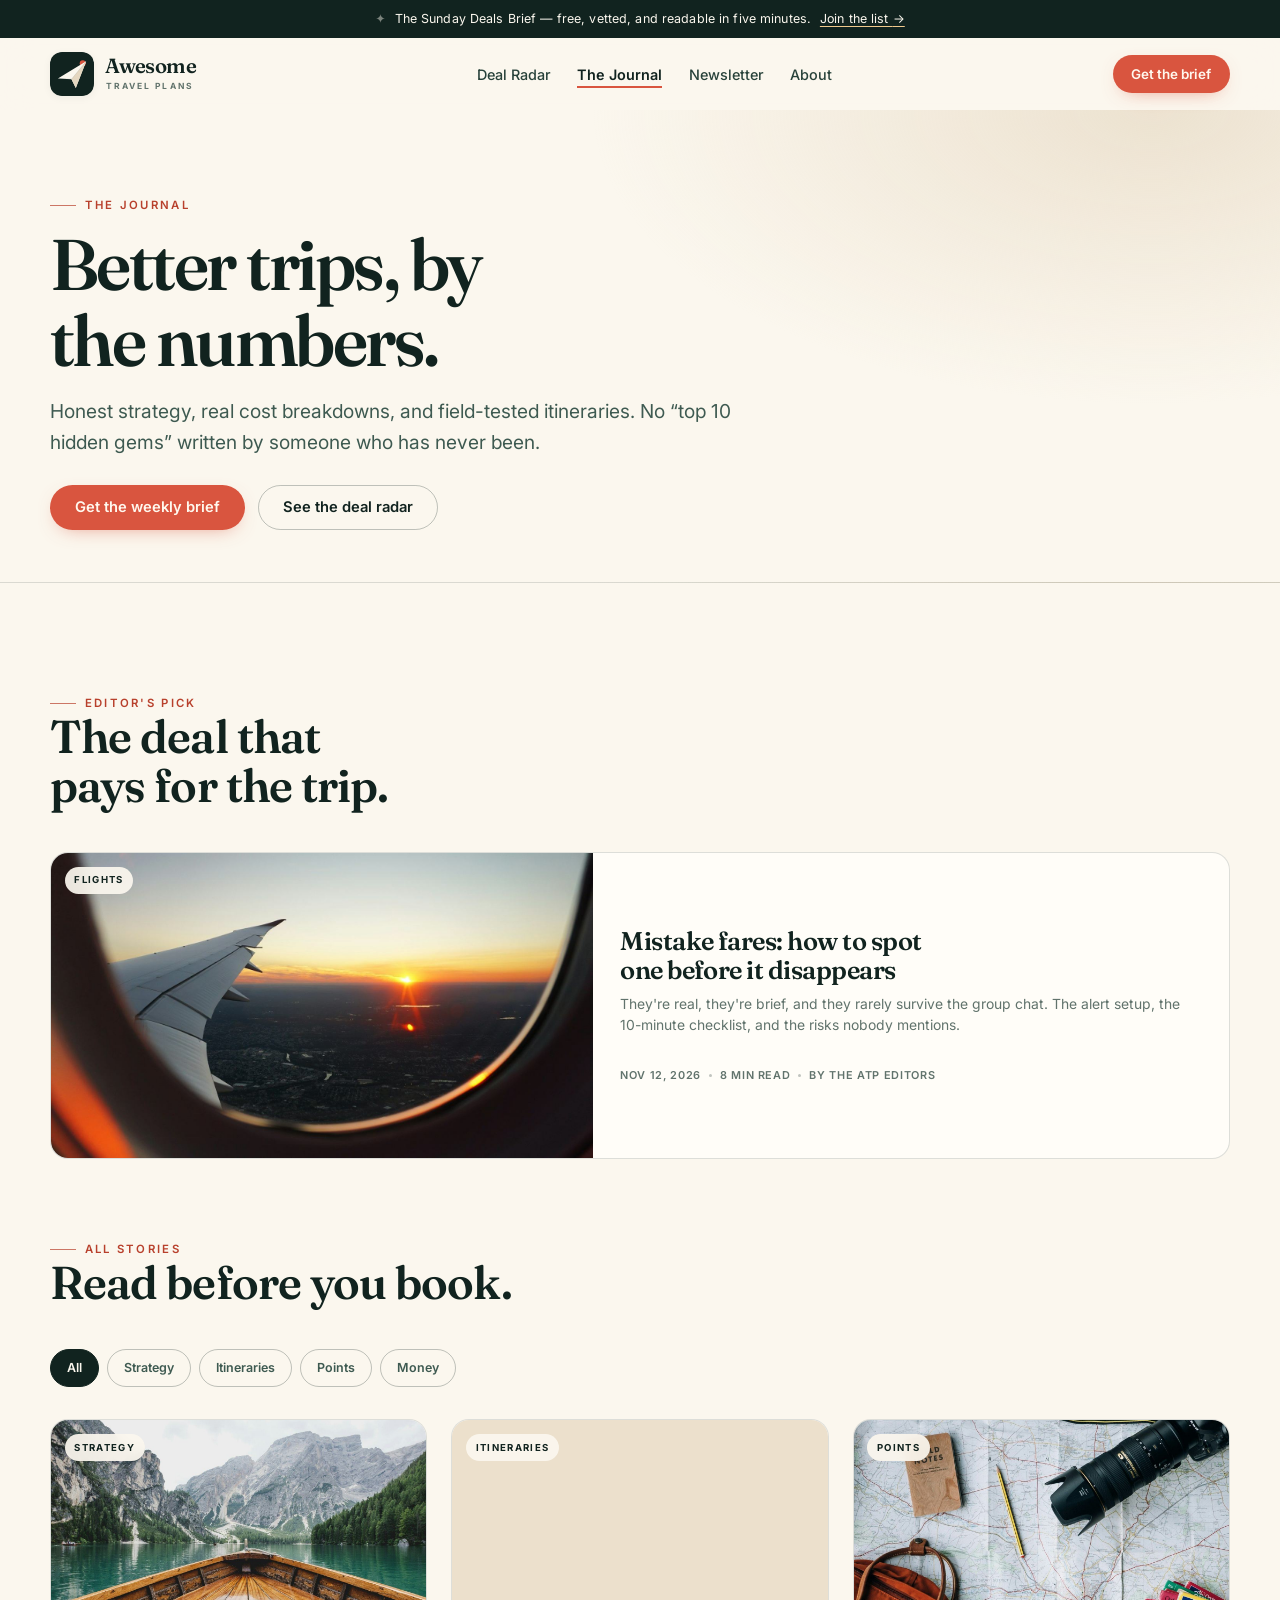
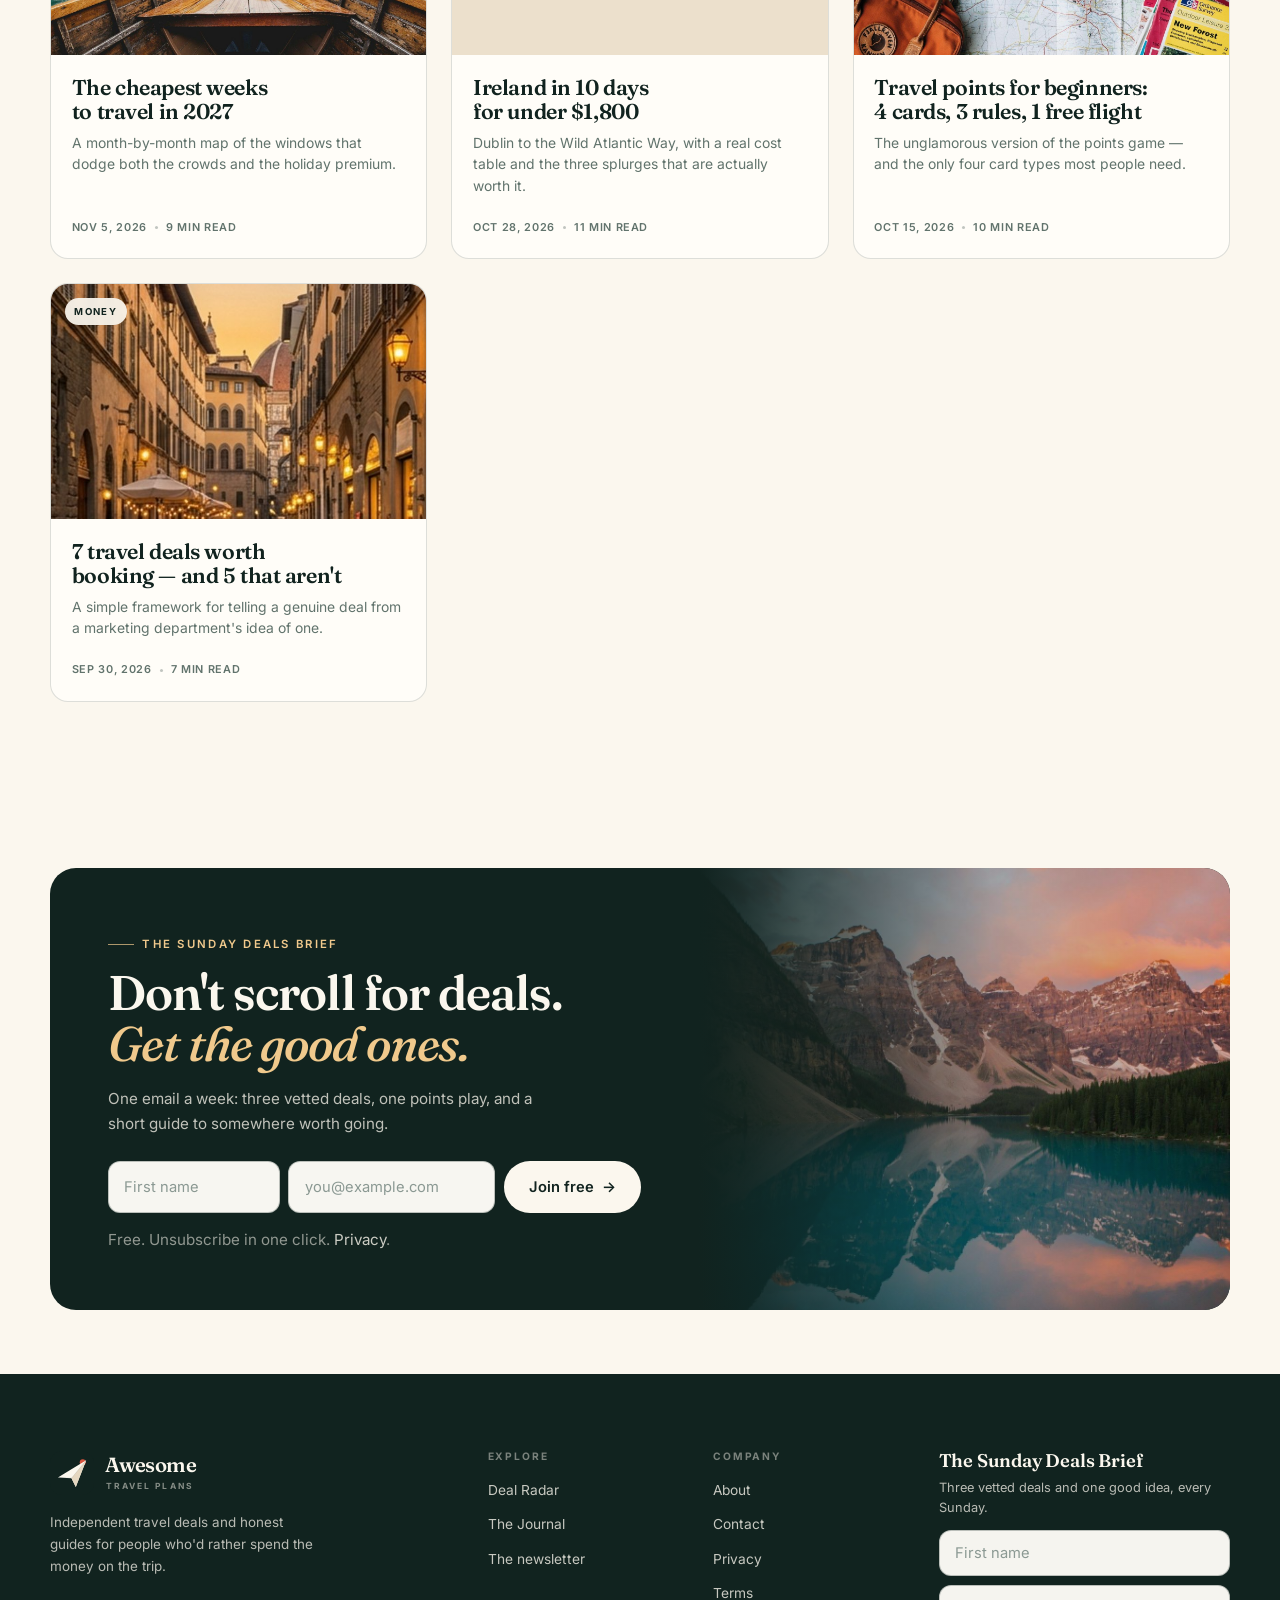
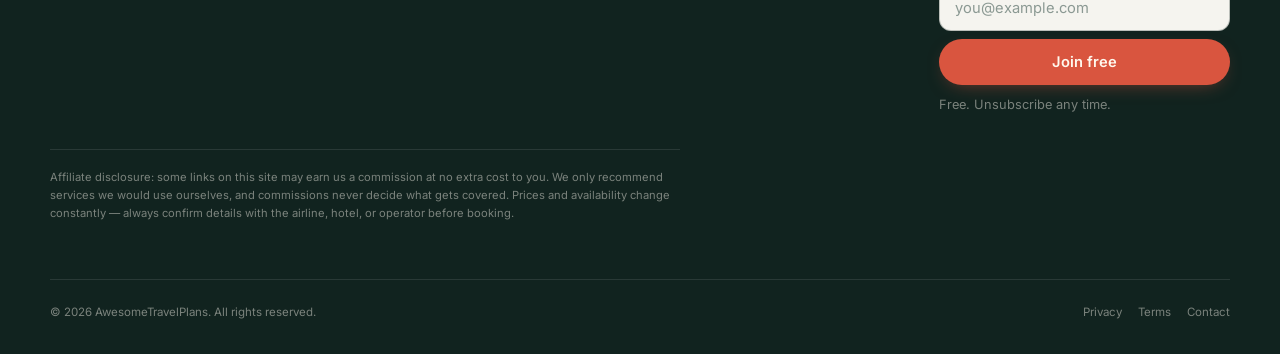
==== commit 31f81267: "Add new hero photo and image-led deal cards" ====
--- a/journal.html
+++ b/journal.html
@@ -153,7 +153,7 @@
         <a class="post-card reveal" href="journal/deals-worth-booking.html" data-category="money">
           <div class="thumb">
             <span class="chip">Money</span>
-            <img src="assets/img/resort-pool.jpg" alt="A resort pool overlooking the ocean" width="1400" height="1735" loading="lazy" decoding="async">
+            <img src="assets/img/deal-rome.jpg" alt="A lamp-lit Rome street at dusk, the Duomo dome in the distance" width="620" height="349" loading="lazy" decoding="async">
           </div>
           <div class="body">
             <h3>7 travel deals worth booking — and 5 that aren't</h3>
--- a/assets/css/site.css
+++ b/assets/css/site.css
@@ -408,6 +408,12 @@
   transition:transform .3s var(--ease),box-shadow .3s var(--ease),border-color .3s;
 }
 .deal-card:hover{transform:translateY(-3px);box-shadow:var(--shadow);border-color:var(--line-strong)}
+.deal-card .thumb{
+  margin:-1.35rem -1.35rem 0;aspect-ratio:16/9;overflow:hidden;
+  background:var(--paper-3);border-radius:var(--radius) var(--radius) 0 0;
+}
+.deal-card .thumb img{width:100%;height:100%;object-fit:cover;display:block;transition:transform .6s var(--ease)}
+.deal-card:hover .thumb img{transform:scale(1.035)}
 .deal-card .top{display:flex;align-items:center;justify-content:space-between;gap:.75rem}
 .deal-card .type{
   font-size:.6rem;font-weight:700;letter-spacing:.16em;text-transform:uppercase;
